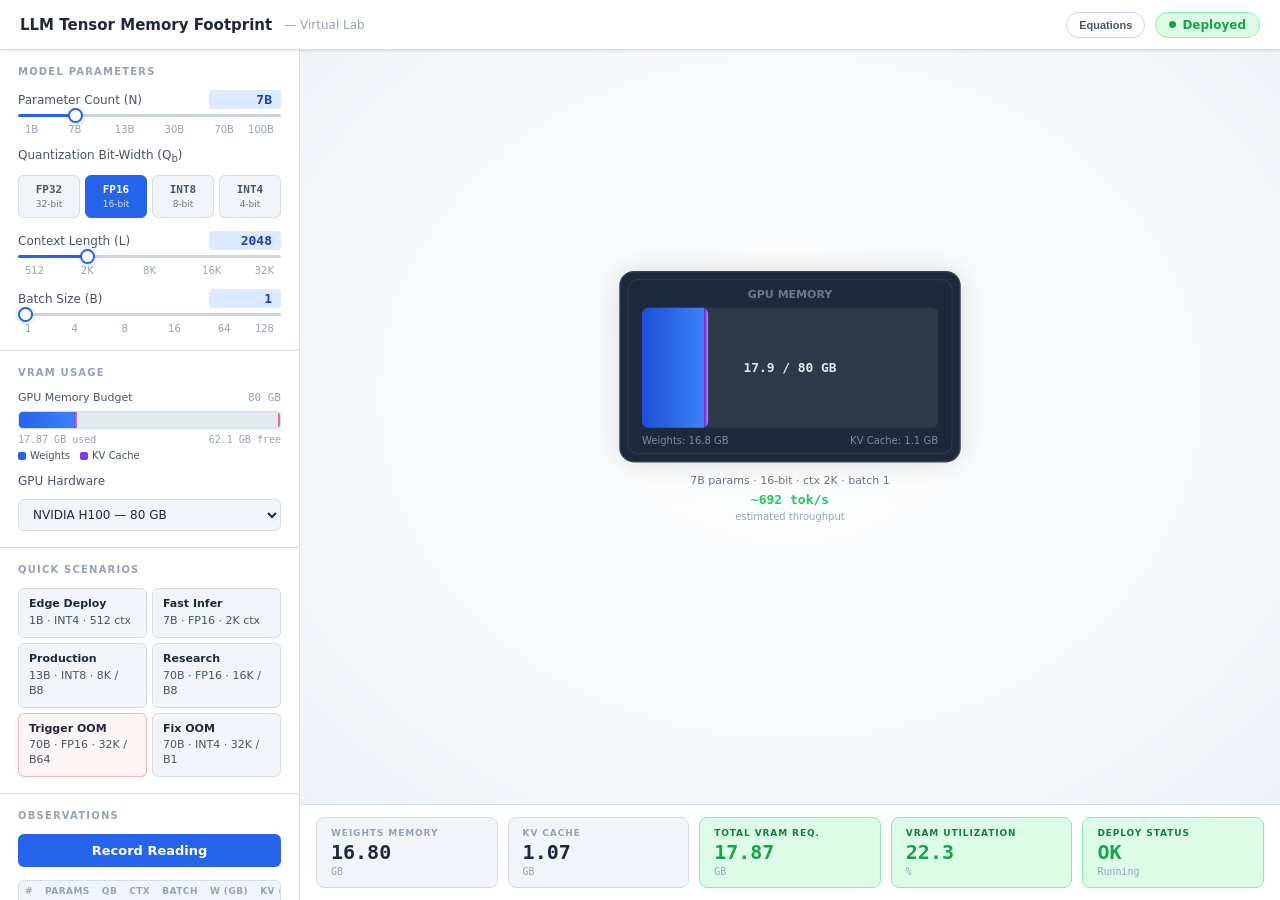
==== exp-gpu-memory-dei/simulation/index.html @ dd0891cd "completed experimrnt 4" ====
<!DOCTYPE html>
<html>
<head>
	<!-- Add CSS at the head of HTML file -->
	 

    <link rel="stylesheet" href="./css/main.css">
</head>
<body>
		

<!-- HEADER -->
<div class="hd">
  <div class="hd-title">LLM Tensor Memory Footprint</div>
  <div class="hd-sub">— Virtual Lab</div>
  <div class="hd-spacer"></div>
  <button class="hd-btn" id="btnCalc" onclick="toggleCalc()">Equations</button>
  <div class="hd-pill pill-ok" id="statusPill">
    <div class="pill-dot"></div>
    <span id="statusTxt">Deployed</span>
  </div>
</div>

<div class="app">
  <!-- ── LEFT PANEL ── -->
  <div class="left">

    <!-- Model Parameters -->
    <div class="sect">
      <div class="sect-title">Model Parameters</div>

      <div class="sl-row">
        <div class="sl-top">
          <span class="sl-name">Parameter Count (N)</span>
          <span class="sl-val" id="vParams">7B</span>
        </div>
        <input type="range" id="slParams" min="0" max="5" step="1" value="1">
        <div class="sl-limits">
          <span>1B</span><span>7B</span><span>13B</span><span>30B</span><span>70B</span><span>100B</span>
        </div>
      </div>

      <div class="sl-row">
        <div class="sl-top" style="margin-bottom:6px">
          <span class="sl-name">Quantization Bit-Width (Q<sub>b</sub>)</span>
        </div>
        <div class="quant-grid">
          <button class="q-btn" data-qb="32" onclick="setQuant(32)">FP32<small>32-bit</small></button>
          <button class="q-btn active" data-qb="16" onclick="setQuant(16)">FP16<small>16-bit</small></button>
          <button class="q-btn" data-qb="8" onclick="setQuant(8)">INT8<small>8-bit</small></button>
          <button class="q-btn" data-qb="4" onclick="setQuant(4)">INT4<small>4-bit</small></button>
        </div>
      </div>

      <div class="sl-row">
        <div class="sl-top">
          <span class="sl-name">Context Length (L)</span>
          <span class="sl-val" id="vCtx">2048</span>
        </div>
        <input type="range" id="slCtx" min="0" max="4" step="1" value="1">
        <div class="sl-limits">
          <span>512</span><span>2K</span><span>8K</span><span>16K</span><span>32K</span>
        </div>
      </div>

      <div class="sl-row">
        <div class="sl-top">
          <span class="sl-name">Batch Size (B)</span>
          <span class="sl-val" id="vBatch">1</span>
        </div>
        <input type="range" id="slBatch" min="0" max="5" step="1" value="0">
        <div class="sl-limits">
          <span>1</span><span>4</span><span>8</span><span>16</span><span>64</span><span>128</span>
        </div>
      </div>
    </div>

    <!-- VRAM Usage -->
    <div class="sect">
      <div class="sect-title">VRAM Usage</div>
      <div class="vram-bar-wrap">
        <div style="display:flex;justify-content:space-between;align-items:center;margin-bottom:2px">
          <span style="font-size:11px;color:var(--t2);font-weight:500">GPU Memory Budget</span>
          <span style="font-family:ui-monospace,monospace;font-size:11px;color:var(--t3)" id="vramCapLabel">80 GB</span>
        </div>
        <div class="vram-track">
          <div class="vram-seg-w" id="segW" style="width:0%"></div>
          <div class="vram-seg-k" id="segK" style="width:0%;left:0%"></div>
          <div class="vram-limit"></div>
        </div>
        <div class="vram-labels">
          <span id="vramUsed">0 GB used</span>
          <span id="vramFree">80 GB free</span>
        </div>
        <div class="vram-legend">
          <span><span class="vram-dot" style="background:#2563EB"></span>Weights</span>
          <span><span class="vram-dot" style="background:#7C3AED"></span>KV Cache</span>
        </div>
      </div>

      <div class="sl-row">
        <div class="sl-top" style="margin-bottom:6px">
          <span class="sl-name">GPU Hardware</span>
        </div>
        <select id="gpuSelect" class="gpu-select">
          <option value="40960" data-label="41 TB" data-count="512">512x NVIDIA H100 — 41 TB</option>
          <option value="20480" data-label="20.5 TB" data-count="256">256x NVIDIA H100 — 20.5 TB</option>
          <option value="5120" data-label="5.12 TB" data-count="64">64x NVIDIA H100 — 5.12 TB</option>
          <option value="1280" data-label="1.28 TB" data-count="16">16x NVIDIA H100 — 1.28 TB</option>
          <option value="640" data-label="640 GB" data-count="8">8x NVIDIA H100 — 640 GB</option>
          <option value="320" data-label="320 GB" data-count="4">4x NVIDIA H100 — 320 GB</option>
          <option value="160" data-label="160 GB" data-count="2">2x NVIDIA H100 — 160 GB</option>
          <option value="80" data-label="80 GB" data-count="1" selected>NVIDIA H100 — 80 GB</option>
          <option value="80" data-label="80 GB" data-count="1">NVIDIA A100 — 80 GB</option>
          <option value="40" data-label="40 GB" data-count="1">NVIDIA A100 — 40 GB</option>
          <option value="48" data-label="48 GB" data-count="1">NVIDIA L40S — 48 GB</option>
          <option value="24" data-label="24 GB" data-count="1">NVIDIA RTX 4090 — 24 GB</option>
        </select>
      </div>
    </div>

    <!-- Quick Scenarios -->
    <div class="sect">
      <div class="sect-title">Quick Scenarios</div>
      <div class="preset-grid">
        <!-- setPreset(paramIdx, qb, ctxIdx, batchIdx, vramVal) -->
        <button class="preset-btn" onclick="setPreset(0,4,0,0,24)">
          <b>Edge Deploy</b>1B · INT4 · 512 ctx
        </button>
        <button class="preset-btn" onclick="setPreset(1,16,1,0,24)">
          <b>Fast Infer</b>7B · FP16 · 2K ctx
        </button>
        <button class="preset-btn" onclick="setPreset(2,8,2,2,80)">
          <b>Production</b>13B · INT8 · 8K / B8
        </button>
        <button class="preset-btn" onclick="setPreset(4,16,3,2,640)">
          <b>Research</b>70B · FP16 · 16K / B8
        </button>
        <button class="preset-btn danger" onclick="setPreset(4,16,4,4,80)">
          <b>Trigger OOM</b>70B · FP16 · 32K / B64
        </button>
        <button class="preset-btn" onclick="setPreset(4,4,4,0,80)">
          <b>Fix OOM</b>70B · INT4 · 32K / B1
        </button>
      </div>
    </div>

    <!-- Equations (toggled from header) -->
    <div class="sect" id="calcSect" style="display:none">
      <div class="sect-title">Memory Equations</div>
      <div class="calc-inner" id="calcInner">—</div>
    </div>

    <!-- Observations -->
    <div class="sect">
      <div class="sect-title">Observations</div>
      <button class="rec-btn" id="recBtn" onclick="recordObs()">Record Reading</button>
      <div class="tbl-wrap">
        <table>
          <thead>
            <tr>
              <th>#</th><th>Params</th><th>Qb</th><th>Ctx</th><th>Batch</th>
              <th>W (GB)</th><th>KV (GB)</th><th>Total</th><th>Status</th>
            </tr>
          </thead>
          <tbody id="obsBody">
            <tr><td colspan="9" class="tbl-empty">No readings yet — adjust parameters and record</td></tr>
          </tbody>
        </table>
      </div>
      <div class="btn-row">
        <button class="sm-btn" onclick="exportCSV()">Export CSV</button>
        <button class="sm-btn danger" onclick="clearObs()">Clear</button>
      </div>
    </div>

  </div><!-- /left -->

  <!-- ── CANVAS VIEWPORT ── -->
  <div class="viewport" id="vp">
    <canvas id="c"></canvas>

    <!-- OOM Crash Overlay -->
    <div class="oom-overlay" id="oomOverlay">
      <div class="oom-box">
        <div class="oom-icon">!</div>
        <div class="oom-title">CUDA Out-of-Memory</div>
        <div class="oom-msg">Model configuration exceeds available GPU VRAM. Deployment failed.</div>
        <div class="oom-detail" id="oomDetail"></div>
        <button class="oom-btn" onclick="dismissOOM()">Adjust Parameters</button>
      </div>
    </div>
  </div>

  <!-- ── DASHBOARD ── -->
  <div class="dashboard">
    <div class="dc" id="dcWeights">
      <div class="dash-label">Weights Memory</div>
      <div class="dash-v" id="vW">—</div>
      <div class="dash-unit">GB</div>
    </div>
    <div class="dc" id="dcKV">
      <div class="dash-label">KV Cache</div>
      <div class="dash-v" id="vKV">—</div>
      <div class="dash-unit">GB</div>
    </div>
    <div class="dc" id="dcTotal">
      <div class="dash-label">Total VRAM Req.</div>
      <div class="dash-v" id="vTotal">—</div>
      <div class="dash-unit">GB</div>
    </div>
    <div class="dc" id="dcUtil">
      <div class="dash-label">VRAM Utilization</div>
      <div class="dash-v" id="vUtil">—</div>
      <div class="dash-unit">%</div>
    </div>
    <div class="dc" id="dcStatus">
      <div class="dash-label">Deploy Status</div>
      <div class="dash-v" id="vStatus">—</div>
      <div class="dash-unit" id="vStatusSub">—</div>
    </div>
  </div>

</div><!-- /app -->



        <script src="./js/main.js"></script>
</body>
</html>
---- exp-gpu-memory-dei/simulation/css/main.css ----
*,*::before,*::after{box-sizing:border-box;margin:0;padding:0}
:root{
  --bg:#F8FAFC;--bg2:#FFFFFF;--bg3:#F1F5F9;--bg4:#E2E8F0;
  --border:#D6DCE5;--border2:#CBD5E1;
  --t1:#1E293B;--t2:#475569;--t3:#94A3B8;
  --blue:#2563EB;--blue-l:#DBEAFE;--blue-d:#1E40AF;
  --green:#16A34A;--green-l:#DCFCE7;
  --yellow:#D97706;--yellow-l:#FEF3C7;
  --orange:#EA580C;--orange-l:#FFEDD5;
  --red:#DC2626;--red-l:#FEE2E2;
  --purple:#7C3AED;--purple-l:#EDE9FE;
  --r:8px;--r-sm:6px;
  --shadow:0 1px 3px rgba(0,0,0,.07),0 1px 2px rgba(0,0,0,.04);
  --shadow-md:0 4px 16px rgba(0,0,0,.08);
  --shadow-lg:0 8px 32px rgba(0,0,0,.12)
}
html,body{height:100%;background:var(--bg);overflow:hidden}
body{font-family:system-ui,-apple-system,sans-serif;color:var(--t1);font-size:13px;-webkit-font-smoothing:antialiased}

/* ── HEADER ── */
.hd{height:50px;background:var(--bg2);border-bottom:1.5px solid var(--border);
  display:flex;align-items:center;gap:10px;padding:0 20px;
  box-shadow:var(--shadow);z-index:60;position:relative;flex-shrink:0}
.hd-title{font-weight:600;font-size:15px;color:var(--t1);white-space:nowrap}
.hd-sub{font-size:12px;color:var(--t3);margin-left:2px;white-space:nowrap}
.hd-spacer{flex:1}
.hd-pill{display:flex;align-items:center;gap:6px;padding:5px 13px;
  border-radius:20px;font-size:12px;font-weight:600;border:1px solid;transition:all .4s;white-space:nowrap}
.pill-ok{background:var(--green-l);color:var(--green);border-color:#86EFAC}
.pill-warn{background:var(--yellow-l);color:var(--yellow);border-color:#FCD34D}
.pill-oom{background:var(--red-l);color:var(--red);border-color:#FCA5A5}
.pill-waste{background:var(--blue-l);color:var(--blue);border-color:#93C5FD}
.pill-dot{width:7px;height:7px;border-radius:50%;background:currentColor}
.pill-warn .pill-dot,.pill-oom .pill-dot,.pill-waste .pill-dot{animation:blink .85s infinite}
@keyframes blink{0%,100%{opacity:1}50%{opacity:.15}}
.hd-btn{padding:6px 12px;border-radius:20px;font-size:11px;font-weight:600;
  border:1px solid var(--border2);background:var(--bg2);color:var(--t2);
  cursor:pointer;transition:all .2s;display:flex;align-items:center;gap:5px;white-space:nowrap}
.hd-btn:hover{background:var(--bg3);color:var(--t1)}
.hd-btn.on{background:var(--blue-l);color:var(--blue-d);border-color:#93C5FD}

/* ── LAYOUT ── */
.app{display:grid;grid-template-columns:300px 1fr;grid-template-rows:1fr auto;
  height:calc(100vh - 50px);overflow:hidden}
.left{grid-column:1;grid-row:1/3;background:var(--bg2);border-right:1.5px solid var(--border);
  overflow-y:auto;display:flex;flex-direction:column}
.viewport{grid-column:2;grid-row:1;position:relative;overflow:hidden;
  background:radial-gradient(ellipse at 50% 46%,#FFFFFF 0%,#F8FAFC 55%,#EDF2F7 100%)}
#c{width:100%;height:100%;display:block}
.dashboard{grid-column:2;grid-row:2;background:var(--bg2);border-top:1.5px solid var(--border);
  display:grid;grid-template-columns:repeat(5,1fr);gap:10px;
  padding:12px 16px;flex-shrink:0}

/* ── SECTIONS ── */
.sect{border-bottom:1px solid var(--border);padding:16px 18px;display:flex;flex-direction:column;gap:13px}
.sect:last-child{border-bottom:none}
.sect-title{font-size:10px;font-weight:700;text-transform:uppercase;letter-spacing:.12em;color:var(--t3)}

/* ── SLIDERS ── */
.sl-row{display:flex;flex-direction:column;gap:5px}
.sl-top{display:flex;justify-content:space-between;align-items:center;gap:6px}
.sl-name{font-size:12px;font-weight:500;color:var(--t2)}
.sl-val{font-family:ui-monospace,monospace;font-size:13px;font-weight:600;
  color:var(--blue-d);background:var(--blue-l);padding:2px 9px;border-radius:4px;
  min-width:72px;text-align:right;transition:background .3s,color .3s}
.sl-val.warn{background:var(--yellow-l);color:var(--yellow)}
.sl-val.hot{background:var(--orange-l);color:var(--orange)}
.sl-val.crit{background:var(--red-l);color:var(--red)}
.sl-limits{display:flex;justify-content:space-between;font-size:10px;color:var(--t3);padding:0 7px;margin-top:2px}
.sl-limits span{display:flex;justify-content:center;width:0;white-space:nowrap}
.sl-limits span:first-child{justify-content:flex-start}
.sl-limits span:last-child{justify-content:flex-end}
input[type=range]{-webkit-appearance:none;width:100%;height:3px;border-radius:2px;
  background:var(--border2);outline:none;cursor:pointer}
input[type=range]::-webkit-slider-thumb{-webkit-appearance:none;width:15px;height:15px;
  border-radius:50%;background:var(--bg2);border:2px solid var(--blue);
  box-shadow:0 1px 4px rgba(37,99,235,.25);transition:transform .15s}
input[type=range]:hover::-webkit-slider-thumb{transform:scale(1.2)}

/* ── QUANTIZATION BUTTONS ── */
.quant-grid{display:grid;grid-template-columns:repeat(4,1fr);gap:5px}
.q-btn{padding:7px 4px;border-radius:var(--r-sm);border:1px solid var(--border);
  background:var(--bg3);cursor:pointer;text-align:center;font-family:ui-monospace,monospace;
  font-size:11px;font-weight:600;color:var(--t2);transition:all .2s;line-height:1.25}
.q-btn:hover{border-color:var(--border2);background:var(--bg4);color:var(--t1)}
.q-btn.active{background:var(--blue);border-color:var(--blue);color:#fff}
.q-btn small{display:block;font-size:9px;font-weight:400;opacity:.8;margin-top:2px;
  font-family:system-ui,-apple-system,sans-serif}

/* ── PRESET BUTTONS ── */
.preset-grid{display:grid;grid-template-columns:1fr 1fr;gap:5px}
.preset-btn{padding:8px 10px;border-radius:var(--r-sm);border:1px solid var(--border);
  background:var(--bg3);cursor:pointer;text-align:left;font-family:system-ui,-apple-system,sans-serif;
  font-size:11px;font-weight:500;color:var(--t2);transition:all .2s;line-height:1.35}
.preset-btn:hover{border-color:var(--border2);background:var(--bg4);color:var(--t1)}
.preset-btn b{display:block;color:var(--t1);font-size:11px;margin-bottom:2px}
.preset-btn.danger{border-color:rgba(220,38,38,.3);background:rgba(220,38,38,.04)}
.preset-btn.danger:hover{border-color:rgba(220,38,38,.5);background:rgba(220,38,38,.08);color:var(--red)}

/* ── CALC PANEL ── */
.calc-inner{background:var(--bg3);border:1px solid var(--border);border-radius:var(--r-sm);
  padding:10px 13px;font-family:ui-monospace,monospace;font-size:11px;
  color:var(--t1);line-height:2;overflow-x:auto}
.calc-inner .hl{font-weight:700;color:var(--blue-d)}
.calc-inner .hl-r{font-weight:700;color:var(--red)}

/* ── RECORD ── */
.rec-btn{width:100%;padding:9px 12px;border-radius:var(--r-sm);border:none;
  background:var(--blue);color:#fff;font-family:system-ui,-apple-system,sans-serif;
  font-size:13px;font-weight:600;cursor:pointer;display:flex;align-items:center;
  justify-content:center;gap:6px;transition:background .2s}
.rec-btn:hover{background:var(--blue-d)}
.rec-btn.flash{background:var(--green)!important}
.tbl-wrap{max-height:140px;overflow-y:auto;overflow-x:auto;border:1px solid var(--border);border-radius:var(--r-sm)}
table{width:100%;border-collapse:collapse;font-family:ui-monospace,monospace}
thead th{position:sticky;top:0;background:var(--bg3);padding:5px 6px;text-align:right;
  font-size:9px;letter-spacing:.05em;color:var(--t3);text-transform:uppercase;
  border-bottom:1px solid var(--border);font-family:system-ui,-apple-system,sans-serif;font-weight:600;white-space:nowrap}
thead th:first-child{text-align:left}
tbody tr:hover{background:var(--bg3)}
td{padding:4px 6px;text-align:right;color:var(--t2);border-bottom:1px solid var(--bg4);font-size:11px}
td:first-child{text-align:left;color:var(--t1);font-weight:500}
.tbl-empty{text-align:center;padding:12px;font-size:11px;color:var(--t3);font-family:system-ui,-apple-system,sans-serif}
.btn-row{display:flex;gap:6px}
.sm-btn{flex:1;padding:7px;border-radius:var(--r-sm);border:1px solid var(--border);
  background:var(--bg3);font-family:system-ui,-apple-system,sans-serif;font-size:11px;
  font-weight:500;color:var(--t2);cursor:pointer;transition:all .2s}
.sm-btn:hover{border-color:var(--border2);color:var(--t1)}
.sm-btn.danger:hover{border-color:rgba(220,38,38,.4);color:var(--red)}

/* ── DASHBOARD CARDS ── */
.dc{background:var(--bg3);border:1px solid var(--border);border-radius:var(--r);
  padding:10px 14px;display:flex;flex-direction:column;gap:4px;transition:border-color .4s,background .4s}
.dc.good{border-color:#86EFAC;background:var(--green-l)}
.dc.warn{border-color:#FCD34D;background:var(--yellow-l)}
.dc.hot{border-color:#FDBA74;background:var(--orange-l)}
.dc.crit{border-color:#FCA5A5;background:var(--red-l)}
.dc.waste{border-color:#93C5FD;background:var(--blue-l)}
.dash-label{font-size:9px;font-weight:700;text-transform:uppercase;letter-spacing:.1em;color:var(--t3);transition:color .4s}
.dc.good .dash-label{color:#15803D}
.dc.warn .dash-label{color:#92400E}
.dc.hot .dash-label{color:#C2410C}
.dc.crit .dash-label{color:#991B1B}
.dc.waste .dash-label{color:#1E40AF}
.dash-v{font-family:ui-monospace,monospace;font-size:20px;font-weight:600;color:var(--t1);line-height:1;transition:color .4s}
.dc.good .dash-v{color:var(--green)}
.dc.warn .dash-v{color:var(--yellow)}
.dc.hot .dash-v{color:var(--orange)}
.dc.crit .dash-v{color:var(--red)}
.dc.waste .dash-v{color:var(--blue)}
.dash-unit{font-size:10px;color:var(--t3);font-family:ui-monospace,monospace}

/* ── OOM OVERLAY ── */
.oom-overlay{position:absolute;inset:0;display:flex;flex-direction:column;align-items:center;justify-content:center;
  background:rgba(220,38,38,.08);backdrop-filter:blur(2px);z-index:10;pointer-events:none;
  opacity:0;transition:opacity .4s}
.oom-overlay.visible{opacity:1;pointer-events:auto}
.oom-box{background:#fff;border:2px solid var(--red);border-radius:12px;padding:24px 32px;
  text-align:center;max-width:320px;box-shadow:var(--shadow-lg)}
.oom-icon{font-size:36px;margin-bottom:10px}
.oom-title{font-size:18px;font-weight:700;color:var(--red);margin-bottom:6px}
.oom-msg{font-size:12px;color:var(--t2);line-height:1.6;margin-bottom:14px}
.oom-detail{font-family:ui-monospace,monospace;font-size:11px;color:var(--red);
  background:var(--red-l);border-radius:6px;padding:8px 12px;margin-bottom:16px;
  text-align:left;white-space:pre-line;line-height:1.8}
.oom-btn{padding:9px 20px;border-radius:var(--r-sm);border:none;background:var(--blue);color:#fff;
  font-family:system-ui,-apple-system,sans-serif;font-size:13px;font-weight:600;cursor:pointer;transition:background .2s}
.oom-btn:hover{background:var(--blue-d)}

/* ── VRAM BAR ── */
.vram-bar-wrap{display:flex;flex-direction:column;gap:5px}
.vram-track{height:18px;background:var(--bg4);border-radius:5px;overflow:hidden;
  position:relative;border:1px solid var(--border)}
.vram-seg-w{height:100%;position:absolute;left:0;top:0;
  background:linear-gradient(90deg,#2563EB,#3B82F6);transition:width .4s}
.vram-seg-k{height:100%;position:absolute;top:0;
  background:linear-gradient(90deg,#7C3AED,#A78BFA);transition:width .4s,left .4s}
.vram-limit{position:absolute;right:0;top:-1px;bottom:-1px;width:2px;
  background:rgba(220,38,38,.6);z-index:2}
.vram-labels{display:flex;justify-content:space-between;font-size:10px;
  color:var(--t3);font-family:ui-monospace,monospace}
.vram-legend{display:flex;gap:10px;font-size:10px;color:var(--t2)}
.vram-dot{width:8px;height:8px;border-radius:2px;display:inline-block;margin-right:4px;vertical-align:middle}

/* ── GPU SELECT ── */
.gpu-select{width:100%;padding:7px 10px;border-radius:var(--r-sm);border:1px solid var(--border);
  background:var(--bg3);font-family:system-ui,-apple-system,sans-serif;font-size:12px;
  color:var(--t1);outline:none;cursor:pointer;transition:border-color .2s}
.gpu-select:hover{border-color:var(--border2)}

/* ── MOBILE ── */
@media(max-width:768px){
  .app{grid-template-columns:1fr;grid-template-rows:auto 1fr auto;height:auto;overflow:auto}
  html,body{overflow:auto;height:auto}
  .viewport{grid-column:1;grid-row:1;height:320px}
  .left{grid-column:1;grid-row:2;border-right:none;border-bottom:1.5px solid var(--border);max-height:none}
  .dashboard{grid-column:1;grid-row:3;grid-template-columns:repeat(3,1fr)}
  .hd-sub{display:none}
  .hd-title{font-size:13px}
  .oom-overlay{padding:16px; overflow-y:auto}
  .oom-box{padding:16px; max-width:100%; margin:auto}
  .oom-icon{font-size:28px; margin-bottom:6px}
  .oom-title{font-size:16px; margin-bottom:4px}
  .oom-msg{font-size:11px; margin-bottom:10px}
  .oom-detail{font-size:10px; padding:8px; margin-bottom:12px; line-height:1.5}
  .oom-btn{padding:8px 16px; font-size:12px}
}
@media(max-width:480px){
  .dashboard{grid-template-columns:repeat(2,1fr)}
  .quant-grid{grid-template-columns:repeat(2,1fr)}
  .preset-grid{grid-template-columns:1fr}
}
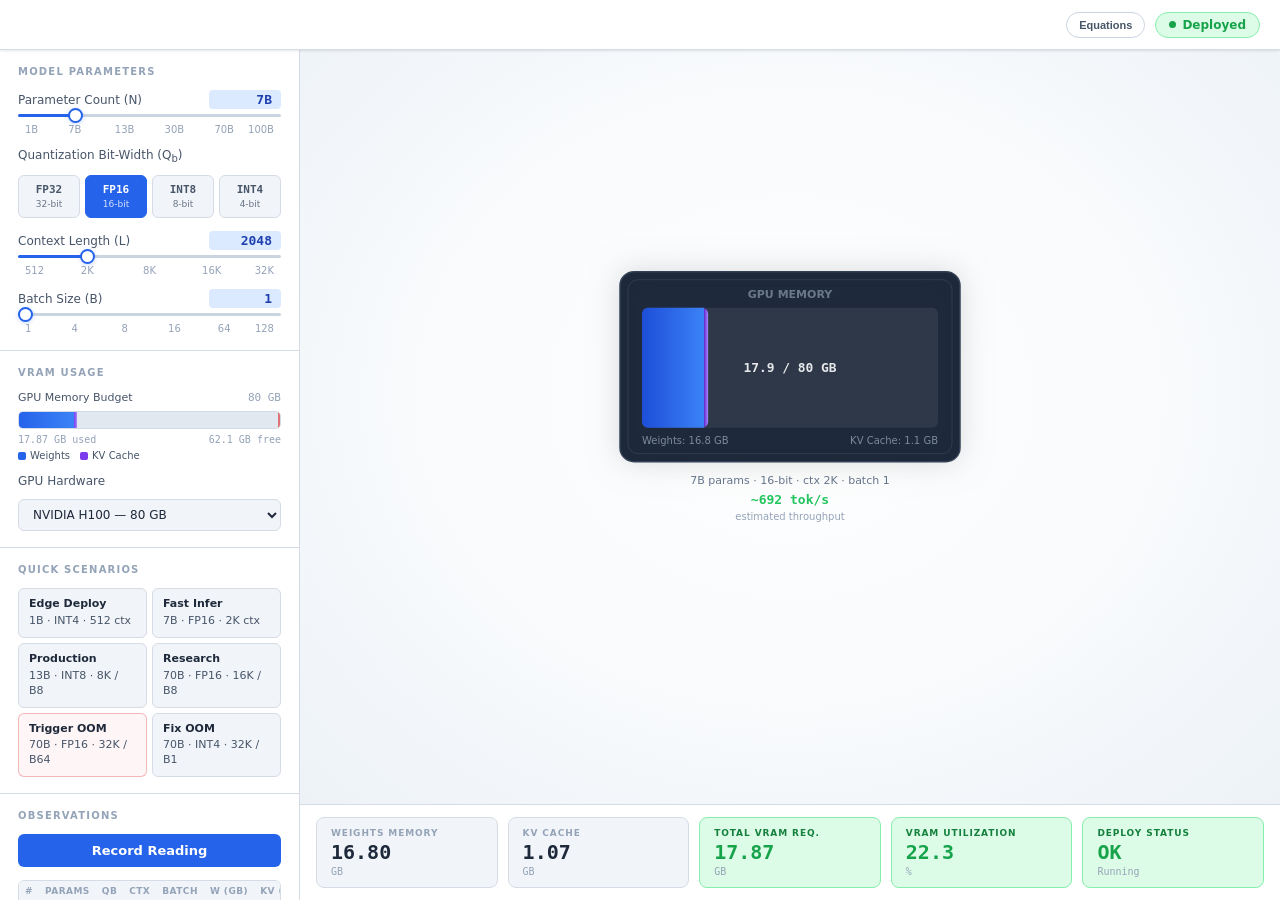
==== commit 1465829f: "fixing ribbons" ====
--- a/exp-gpu-memory-dei/simulation/index.html
+++ b/exp-gpu-memory-dei/simulation/index.html
@@ -11,8 +11,7 @@
 
 <!-- HEADER -->
 <div class="hd">
-  <div class="hd-title">LLM Tensor Memory Footprint</div>
-  <div class="hd-sub">— Virtual Lab</div>
+  
   <div class="hd-spacer"></div>
   <button class="hd-btn" id="btnCalc" onclick="toggleCalc()">Equations</button>
   <div class="hd-pill pill-ok" id="statusPill">
